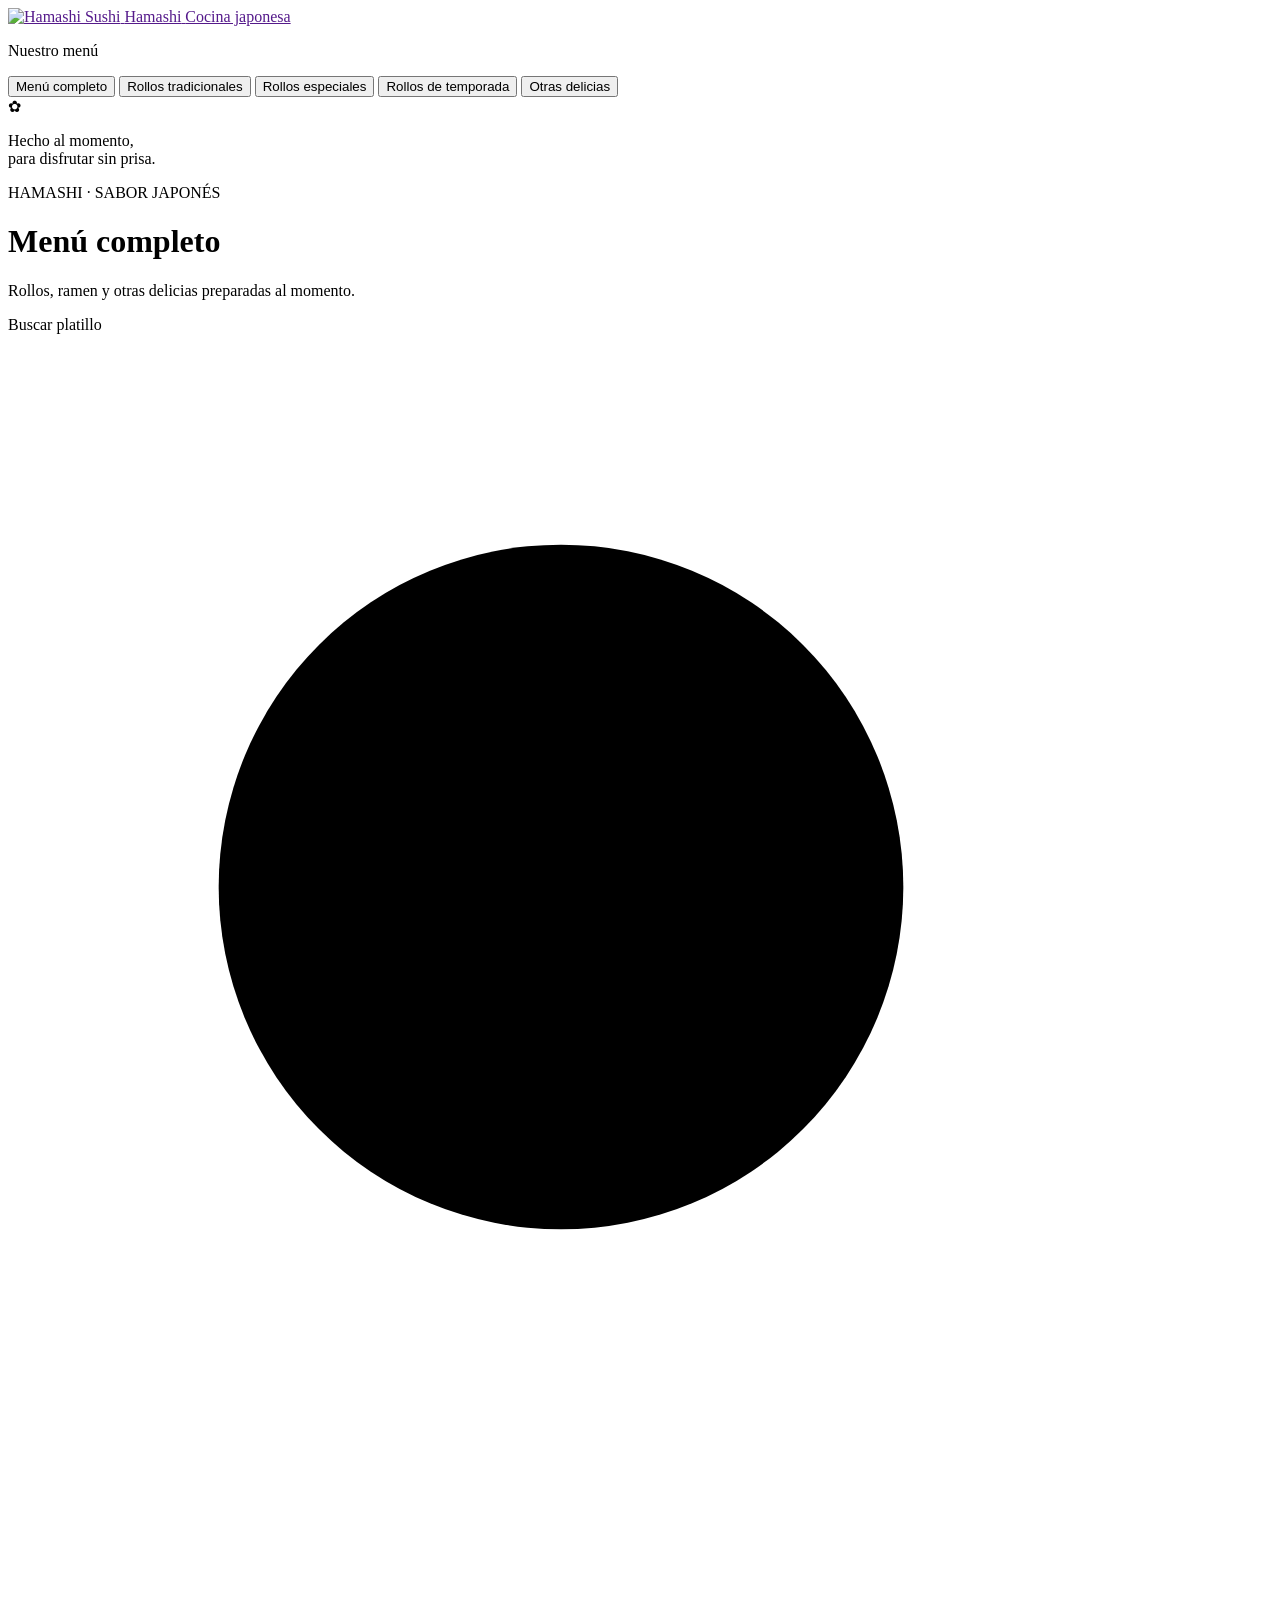
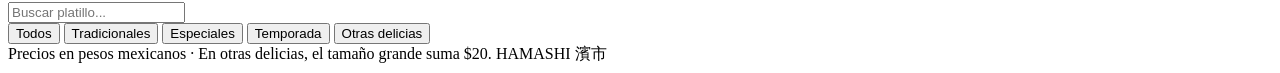
==== index.html @ 7c2771a4 "Rename HAMASHI-Menu/hamashi_menu.html to index.html" ====
<!DOCTYPE html>
<html lang="es">
<head>
  <meta charset="UTF-8">
  <meta name="viewport" content="width=device-width, initial-scale=1.0">
  <meta name="theme-color" content="#faf8f5">
  <title>Hamashi | Menú japonés</title>
  <link rel="stylesheet" href="css/menu.css">
</head>
<body>
  <div class="app-container">
    <aside class="sidebar">
      <a class="brand-logo" href="" data-category="Todos" aria-label="Hamashi, mostrar todo el menú">
        <img class="brand-logo-image" src="assets/images/hamashi-logo.png" alt="Hamashi Sushi">
        <span class="brand-copy">
          <span class="brand-title">Hamashi</span>
          <span class="brand-subtitle">Cocina japonesa</span>
        </span>
      </a>

      <nav class="category-nav" aria-label="Categorías del menú">
        <p class="nav-label">Nuestro menú</p>
        <button class="nav-btn active" type="button" data-category="Todos">Menú completo</button>
        <button class="nav-btn" type="button" data-category="Rollos Tradicionales">Rollos tradicionales</button>
        <button class="nav-btn" type="button" data-category="Rollos Especiales">Rollos especiales</button>
        <button class="nav-btn" type="button" data-category="Rollos de Temporada">Rollos de temporada</button>
        <button class="nav-btn" type="button" data-category="Otras Delicias">Otras delicias</button>
      </nav>

      <div class="sidebar-note">
        <span class="note-flower" aria-hidden="true">✿</span>
        <p>Hecho al momento,<br>para disfrutar sin prisa.</p>
      </div>
    </aside>

    <main class="main-content">
      <header class="main-header">
        <div>
          <p class="eyebrow">HAMASHI · SABOR JAPONÉS</p>
          <h1 id="section-heading">Menú completo</h1>
          <p class="header-description">Rollos, ramen y otras delicias preparadas al momento.</p>
        </div>
        <label class="search-box">
          <span class="visually-hidden">Buscar platillo</span>
          <svg aria-hidden="true" viewBox="0 0 24 24">
            <circle cx="10.5" cy="10.5" r="6.5"></circle>
            <path d="m16 16 5 5"></path>
          </svg>
          <input id="menu-search" type="search" placeholder="Buscar platillo..." autocomplete="off">
        </label>
      </header>

      <div class="menu-toolbar">
        <div class="category-pills" aria-label="Filtrar por categoría">
          <button class="pill-btn active" type="button" data-category="Todos">Todos</button>
          <button class="pill-btn" type="button" data-category="Rollos Tradicionales">Tradicionales</button>
          <button class="pill-btn" type="button" data-category="Rollos Especiales">Especiales</button>
          <button class="pill-btn" type="button" data-category="Rollos de Temporada">Temporada</button>
          <button class="pill-btn" type="button" data-category="Otras Delicias">Otras delicias</button>
        </div>
        <span class="item-counter" id="item-counter" aria-live="polite"></span>
      </div>

      <section class="products-grid" id="products-grid" aria-label="Platillos disponibles"></section>

      <footer class="main-footer">
        <span>Precios en pesos mexicanos · En otras delicias, el tamaño grande suma $20.</span>
        <span>HAMASHI <span aria-hidden="true">濱市</span></span>
      </footer>
    </main>
  </div>

  <script src="js/menu.js"></script>
</body>
</html>
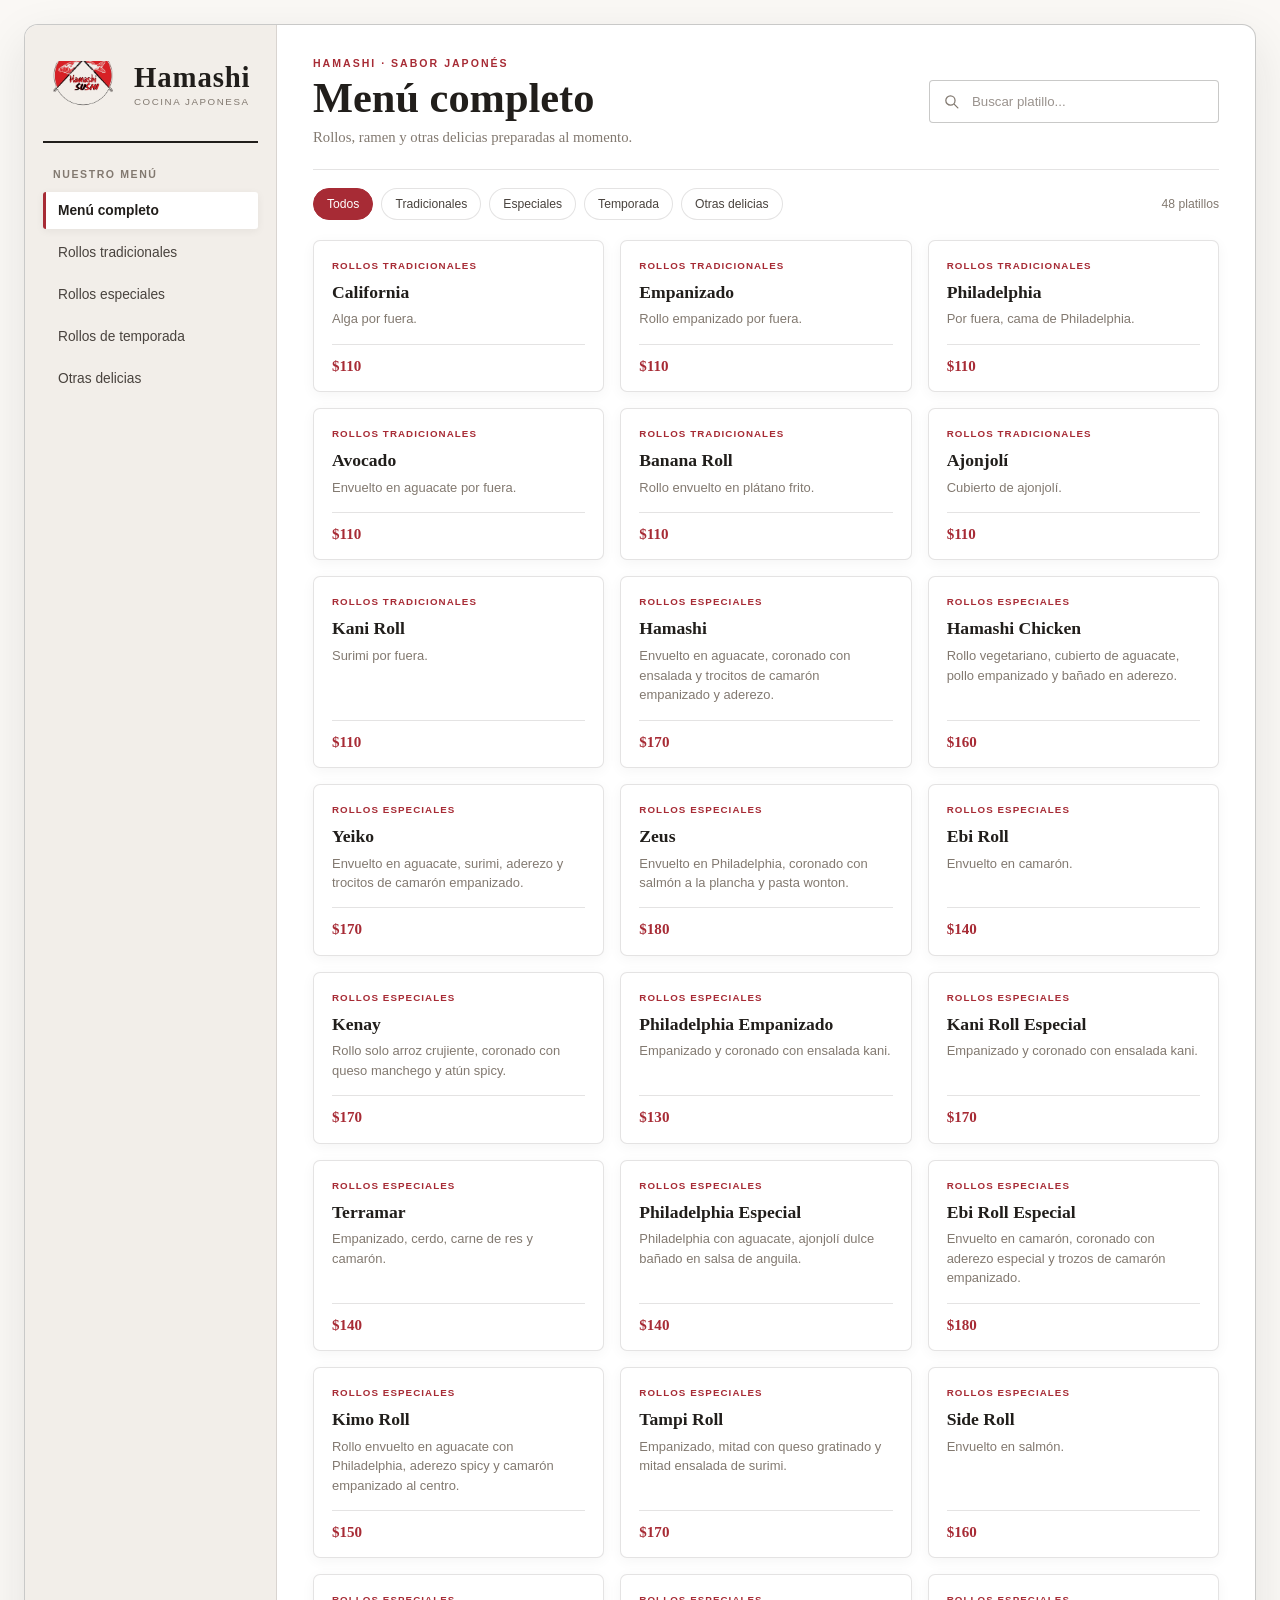
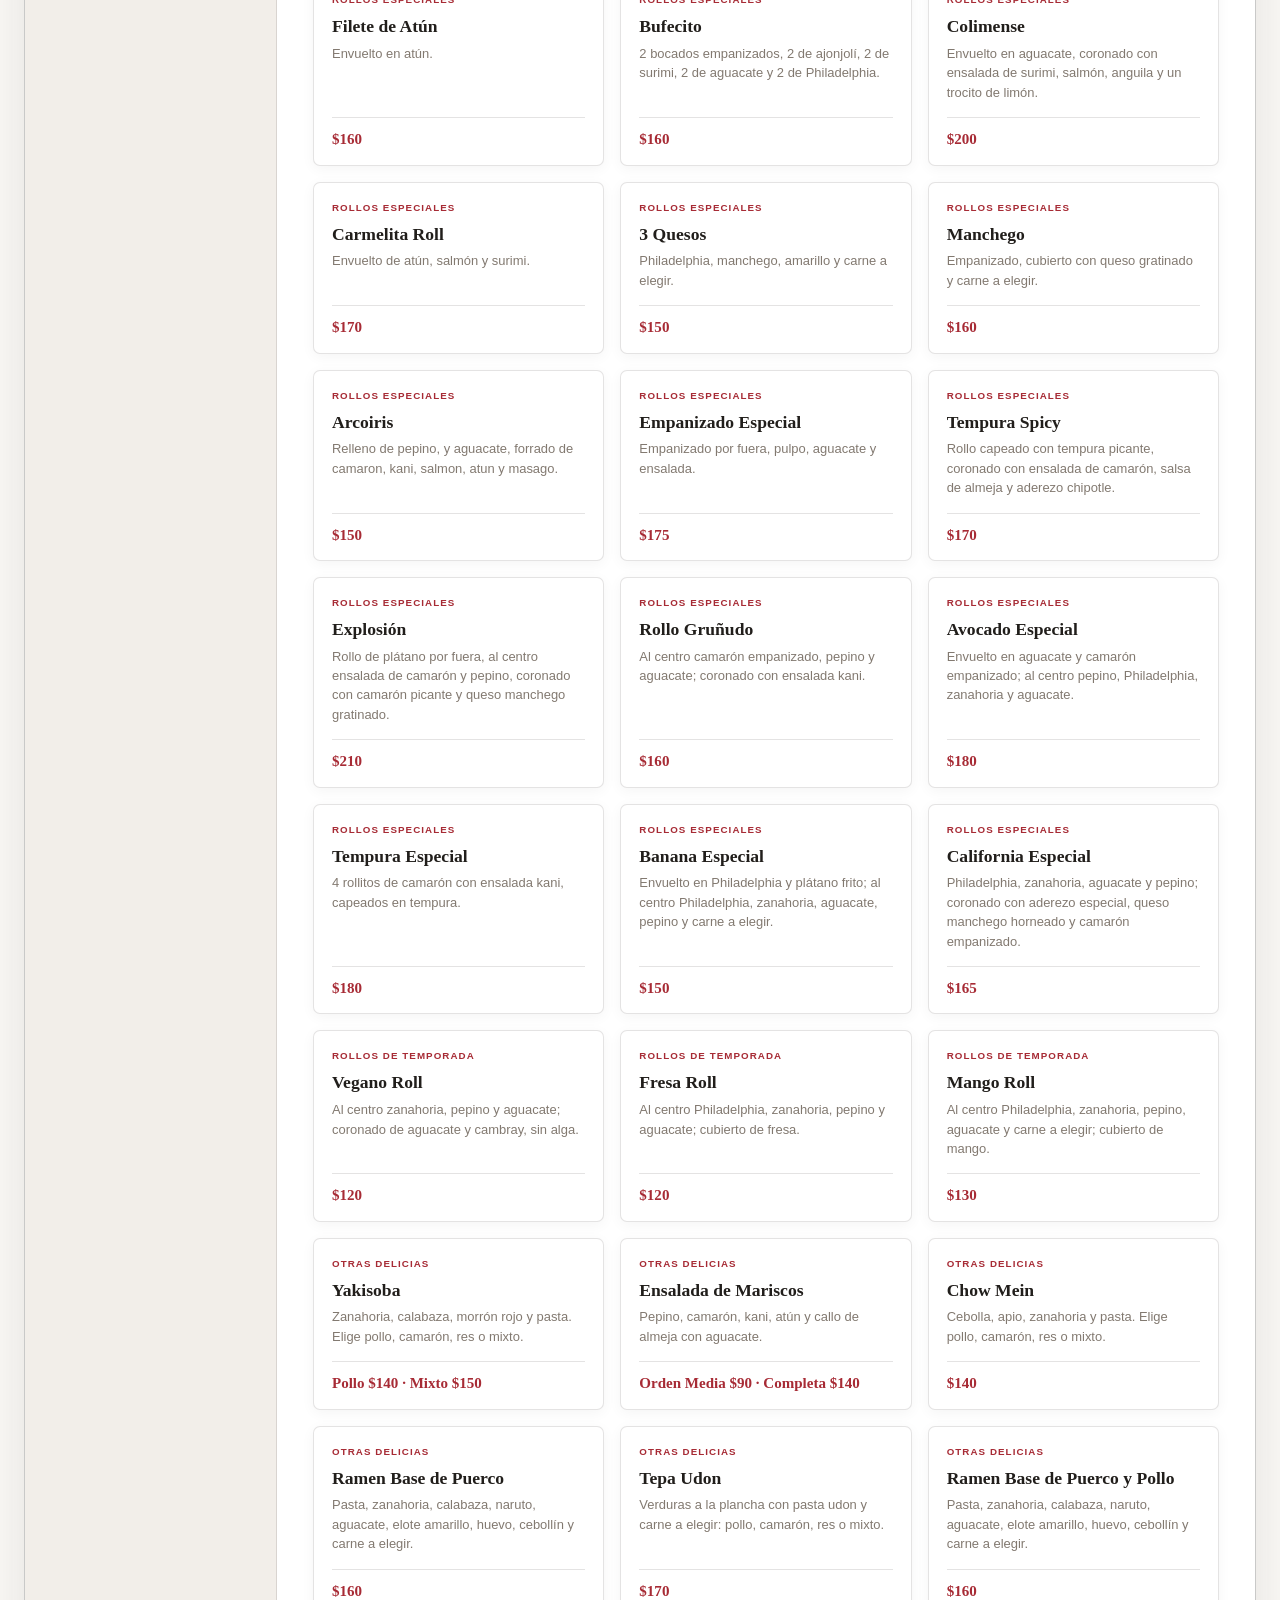
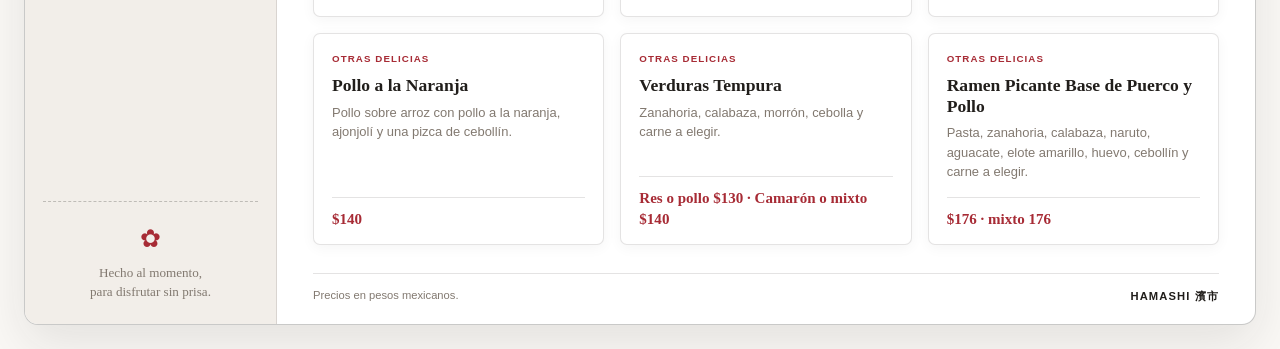
==== commit eb337593: "Add files via upload" ====
--- a/index.html
+++ b/index.html
@@ -64,7 +64,7 @@
       <section class="products-grid" id="products-grid" aria-label="Platillos disponibles"></section>
 
       <footer class="main-footer">
-        <span>Precios en pesos mexicanos · En otras delicias, el tamaño grande suma $20.</span>
+        <span>Precios en pesos mexicanos.</span>
         <span>HAMASHI <span aria-hidden="true">濱市</span></span>
       </footer>
     </main>
--- a/css/menu.css
+++ b/css/menu.css
@@ -0,0 +1,591 @@
+:root {
+  color-scheme: light;
+  --paper: #faf8f5;
+  --sidebar: #f2eee9;
+  --card: #fff;
+  --ink: #211e1b;
+  --ink-soft: #49433e;
+  --muted: #827970;
+  --red: #a72b35;
+  --red-dark: #8b202b;
+  --line: rgba(33, 30, 27, 0.12);
+  --line-strong: rgba(33, 30, 27, 0.24);
+  --serif: Georgia, "Times New Roman", serif;
+  --sans: Arial, Helvetica, sans-serif;
+  --shadow: 0 8px 26px rgba(38, 31, 24, 0.07);
+}
+
+* {
+  box-sizing: border-box;
+}
+
+body {
+  min-width: 320px;
+  min-height: 100vh;
+  margin: 0;
+  padding: 24px;
+  background:
+    radial-gradient(rgba(33, 30, 27, 0.045) 0.7px, transparent 0.7px) 0 0 / 18px 18px,
+    var(--paper);
+  color: var(--ink);
+  font-family: var(--sans);
+}
+
+button,
+input {
+  font: inherit;
+}
+
+button {
+  color: inherit;
+}
+
+.app-container {
+  display: flex;
+  width: min(1440px, 100%);
+  min-height: calc(100vh - 48px);
+  margin: 0 auto;
+  overflow: hidden;
+  border: 1px solid var(--line-strong);
+  border-radius: 14px;
+  background: var(--card);
+  box-shadow: 0 18px 50px rgba(33, 30, 27, 0.1);
+}
+
+.sidebar {
+  display: flex;
+  width: 252px;
+  flex: 0 0 252px;
+  flex-direction: column;
+  padding: 28px 18px 20px;
+  border-right: 1px solid var(--line);
+  background: var(--sidebar);
+}
+
+.brand-logo {
+  display: flex;
+  align-items: center;
+  gap: 12px;
+  padding: 0 5px 24px;
+  border-bottom: 2px solid var(--ink);
+  color: inherit;
+  text-decoration: none;
+}
+
+.brand-logo-image {
+  display: block;
+  width: 74px;
+  height: 64px;
+  flex: 0 0 74px;
+  object-fit: contain;
+}
+
+.brand-copy {
+  display: grid;
+  gap: 4px;
+}
+
+.brand-title {
+  font-family: var(--serif);
+  font-size: 1.8rem;
+  font-weight: 700;
+  letter-spacing: 0.03em;
+  line-height: 1;
+}
+
+.brand-subtitle {
+  color: var(--muted);
+  font-size: 0.61rem;
+  letter-spacing: 0.16em;
+  text-transform: uppercase;
+}
+
+.category-nav {
+  display: grid;
+  gap: 5px;
+  margin-top: 25px;
+}
+
+.nav-label {
+  margin: 0 0 7px;
+  padding: 0 10px;
+  color: var(--muted);
+  font-size: 0.66rem;
+  font-weight: 700;
+  letter-spacing: 0.15em;
+  text-transform: uppercase;
+}
+
+.nav-btn {
+  width: 100%;
+  padding: 11px 12px;
+  border: 0;
+  border-left: 3px solid transparent;
+  border-radius: 3px;
+  background: transparent;
+  color: var(--ink-soft);
+  cursor: pointer;
+  font-size: 0.86rem;
+  text-align: left;
+  transition: background 0.18s ease, color 0.18s ease;
+}
+
+.nav-btn:hover,
+.nav-btn.active {
+  border-left-color: var(--red);
+  background: var(--card);
+  color: var(--ink);
+}
+
+.nav-btn:focus-visible,
+.pill-btn:focus-visible {
+  outline: 3px solid rgba(167, 43, 53, 0.35);
+  outline-offset: 2px;
+}
+
+.nav-btn.active {
+  box-shadow: 0 2px 9px rgba(33, 30, 27, 0.06);
+  font-weight: 700;
+}
+
+.sidebar-note {
+  margin-top: auto;
+  padding: 18px 10px 2px;
+  border-top: 1px dashed var(--line-strong);
+  color: var(--muted);
+  font-family: var(--serif);
+  font-size: 0.82rem;
+  line-height: 1.5;
+  text-align: center;
+}
+
+.sidebar-note p {
+  margin: 5px 0 0;
+}
+
+.note-flower {
+  color: var(--red);
+  font-family: var(--sans);
+  font-size: 1.55rem;
+}
+
+.main-content {
+  display: flex;
+  min-width: 0;
+  flex: 1;
+  flex-direction: column;
+  padding: 32px 36px 20px;
+}
+
+.main-header {
+  display: flex;
+  align-items: center;
+  justify-content: space-between;
+  gap: 24px;
+  padding-bottom: 23px;
+  border-bottom: 1px solid var(--line);
+}
+
+.eyebrow {
+  margin: 0 0 7px;
+  color: var(--red);
+  font-size: 0.66rem;
+  font-weight: 700;
+  letter-spacing: 0.19em;
+}
+
+.main-header h1 {
+  margin: 0;
+  font-family: var(--serif);
+  font-size: clamp(1.9rem, 3.4vw, 2.65rem);
+  line-height: 1.05;
+}
+
+.header-description {
+  margin: 8px 0 0;
+  color: var(--muted);
+  font-family: var(--serif);
+  font-size: 0.92rem;
+}
+
+.search-box {
+  display: flex;
+  width: min(290px, 36%);
+  min-height: 43px;
+  flex: 0 0 auto;
+  align-items: center;
+  gap: 10px;
+  padding: 0 13px;
+  border: 1px solid var(--line-strong);
+  border-radius: 4px;
+  background: #fff;
+}
+
+.search-box:focus-within {
+  border-color: var(--red);
+  box-shadow: 0 0 0 3px rgba(167, 43, 53, 0.08);
+}
+
+.search-box svg {
+  width: 17px;
+  height: 17px;
+  flex: 0 0 17px;
+  fill: none;
+  stroke: var(--muted);
+  stroke-linecap: round;
+  stroke-width: 1.8;
+}
+
+.search-box input {
+  width: 100%;
+  min-width: 0;
+  border: 0;
+  outline: 0;
+  background: transparent;
+  color: var(--ink);
+  font-size: 0.83rem;
+}
+
+.search-box input::placeholder {
+  color: #9a938e;
+}
+
+.menu-toolbar {
+  display: flex;
+  align-items: center;
+  justify-content: space-between;
+  gap: 15px;
+  padding: 18px 0 20px;
+}
+
+.category-pills {
+  display: flex;
+  min-width: 0;
+  flex-wrap: wrap;
+  gap: 8px;
+}
+
+.pill-btn {
+  padding: 8px 13px;
+  border: 1px solid var(--line);
+  border-radius: 999px;
+  background: #fff;
+  color: var(--ink-soft);
+  cursor: pointer;
+  font-size: 0.76rem;
+  white-space: nowrap;
+  transition: background 0.18s ease, border-color 0.18s ease, color 0.18s ease;
+}
+
+.pill-btn:hover {
+  border-color: var(--red);
+  color: var(--red);
+}
+
+.pill-btn.active {
+  border-color: var(--red);
+  background: var(--red);
+  color: #fff;
+}
+
+.item-counter {
+  flex: 0 0 auto;
+  color: var(--muted);
+  font-size: 0.76rem;
+}
+
+.products-grid {
+  display: grid;
+  grid-template-columns: repeat(3, minmax(0, 1fr));
+  align-content: start;
+  gap: 16px;
+  flex: 1;
+}
+
+.product-card {
+  position: relative;
+  display: flex;
+  min-width: 0;
+  flex-direction: column;
+  padding: 19px 18px 15px;
+  border: 1px solid var(--line);
+  border-radius: 7px;
+  background: var(--card);
+  box-shadow: 0 3px 14px rgba(33, 30, 27, 0.045);
+  transition: transform 0.2s ease, box-shadow 0.2s ease, border-color 0.2s ease;
+}
+
+.product-card:hover {
+  transform: translateY(-2px);
+  border-color: var(--line-strong);
+  box-shadow: var(--shadow);
+}
+
+.product-category {
+  align-self: flex-start;
+  margin-bottom: 11px;
+  color: var(--red);
+  font-size: 0.61rem;
+  font-weight: 700;
+  letter-spacing: 0.11em;
+  text-transform: uppercase;
+}
+
+.product-title {
+  margin: 0 0 7px;
+  font-family: var(--serif);
+  font-size: 1.1rem;
+  line-height: 1.18;
+}
+
+.product-description {
+  flex: 1;
+  margin: 0 0 15px;
+  color: var(--muted);
+  font-size: 0.81rem;
+  line-height: 1.5;
+}
+
+.product-card-footer {
+  display: flex;
+  align-items: center;
+  justify-content: space-between;
+  flex-wrap: wrap;
+  gap: 8px;
+  padding-top: 11px;
+  border-top: 1px solid var(--line);
+}
+
+.product-price {
+  color: var(--red);
+  font-family: var(--serif);
+  font-size: 0.94rem;
+  font-weight: 700;
+  line-height: 1.35;
+}
+
+.empty-state {
+  grid-column: 1 / -1;
+  padding: 70px 20px;
+  color: var(--muted);
+  font-family: var(--serif);
+  text-align: center;
+}
+
+.main-footer {
+  display: flex;
+  justify-content: space-between;
+  gap: 16px;
+  margin-top: 28px;
+  padding-top: 15px;
+  border-top: 1px solid var(--line);
+  color: var(--muted);
+  font-size: 0.7rem;
+}
+
+.main-footer span:last-child {
+  color: var(--ink);
+  font-weight: 700;
+  letter-spacing: 0.1em;
+}
+
+.visually-hidden {
+  position: absolute;
+  width: 1px;
+  height: 1px;
+  overflow: hidden;
+  clip: rect(0, 0, 0, 0);
+  white-space: nowrap;
+  clip-path: inset(50%);
+}
+
+@media (max-width: 1050px) {
+  body {
+    padding: 14px;
+  }
+
+  .app-container {
+    min-height: calc(100vh - 28px);
+  }
+
+  .sidebar {
+    width: 220px;
+    flex-basis: 220px;
+    padding-right: 14px;
+    padding-left: 14px;
+  }
+
+  .main-content {
+    padding: 25px 24px 18px;
+  }
+
+  .products-grid {
+    grid-template-columns: repeat(2, minmax(0, 1fr));
+  }
+}
+
+@media (max-width: 720px) {
+  body {
+    padding: 0;
+    background: var(--paper);
+  }
+
+  .app-container {
+    min-height: 100vh;
+    flex-direction: column;
+    border: 0;
+    border-radius: 0;
+    box-shadow: none;
+  }
+
+  .sidebar {
+    width: 100%;
+    flex: 0 0 auto;
+    padding: 16px 18px 12px;
+    border-right: 0;
+    border-bottom: 1px solid var(--line);
+  }
+
+  .brand-logo {
+    width: fit-content;
+    padding-bottom: 13px;
+    border-bottom-width: 1px;
+  }
+
+  .brand-logo-image {
+    width: 58px;
+    height: 50px;
+    flex-basis: 58px;
+  }
+
+  .brand-title {
+    font-size: 1.55rem;
+  }
+
+  .category-nav {
+    display: grid;
+    grid-template-columns: repeat(2, minmax(0, 1fr));
+    gap: 6px;
+    margin-top: 12px;
+  }
+
+  .nav-label,
+  .sidebar-note {
+    display: none;
+  }
+
+  .nav-btn {
+    width: 100%;
+    min-height: 44px;
+    padding: 9px 8px;
+    border: 1px solid var(--line);
+    border-radius: 5px;
+    font-size: 0.75rem;
+    line-height: 1.25;
+    text-align: center;
+    white-space: normal;
+  }
+
+  .nav-btn:hover,
+  .nav-btn.active {
+    border: 1px solid var(--red);
+    background: var(--red);
+    color: #fff;
+  }
+
+  .main-content {
+    padding: 22px 18px 16px;
+  }
+
+  .main-header {
+    align-items: flex-start;
+    flex-direction: column;
+    gap: 15px;
+  }
+
+  .search-box {
+    width: 100%;
+  }
+
+  .menu-toolbar {
+    align-items: flex-start;
+    flex-direction: column;
+    padding: 14px 0;
+  }
+
+  .category-pills {
+    display: none;
+  }
+
+  .products-grid {
+    gap: 11px;
+  }
+}
+
+@media (max-width: 480px) {
+  .products-grid {
+    grid-template-columns: 1fr;
+  }
+
+  .product-card {
+    padding: 16px;
+  }
+
+  .main-footer {
+    flex-direction: column;
+    gap: 7px;
+  }
+}
+
+@media print {
+  @page {
+    size: portrait;
+    margin: 10mm;
+  }
+
+  body {
+    min-width: 0;
+    padding: 0;
+    background: #fff;
+  }
+
+  .app-container {
+    min-height: 0;
+    border: 0;
+    border-radius: 0;
+    box-shadow: none;
+  }
+
+  .sidebar,
+  .search-box,
+  .menu-toolbar {
+    display: none !important;
+  }
+
+  .main-content {
+    padding: 0;
+  }
+
+  .main-header {
+    padding-bottom: 12px;
+  }
+
+  .products-grid {
+    grid-template-columns: repeat(3, minmax(0, 1fr));
+    gap: 8px;
+  }
+
+  .product-card {
+    padding: 10px;
+    box-shadow: none;
+    break-inside: avoid;
+  }
+
+  .product-title {
+    font-size: 0.9rem;
+  }
+
+  .product-description {
+    font-size: 0.7rem;
+  }
+}
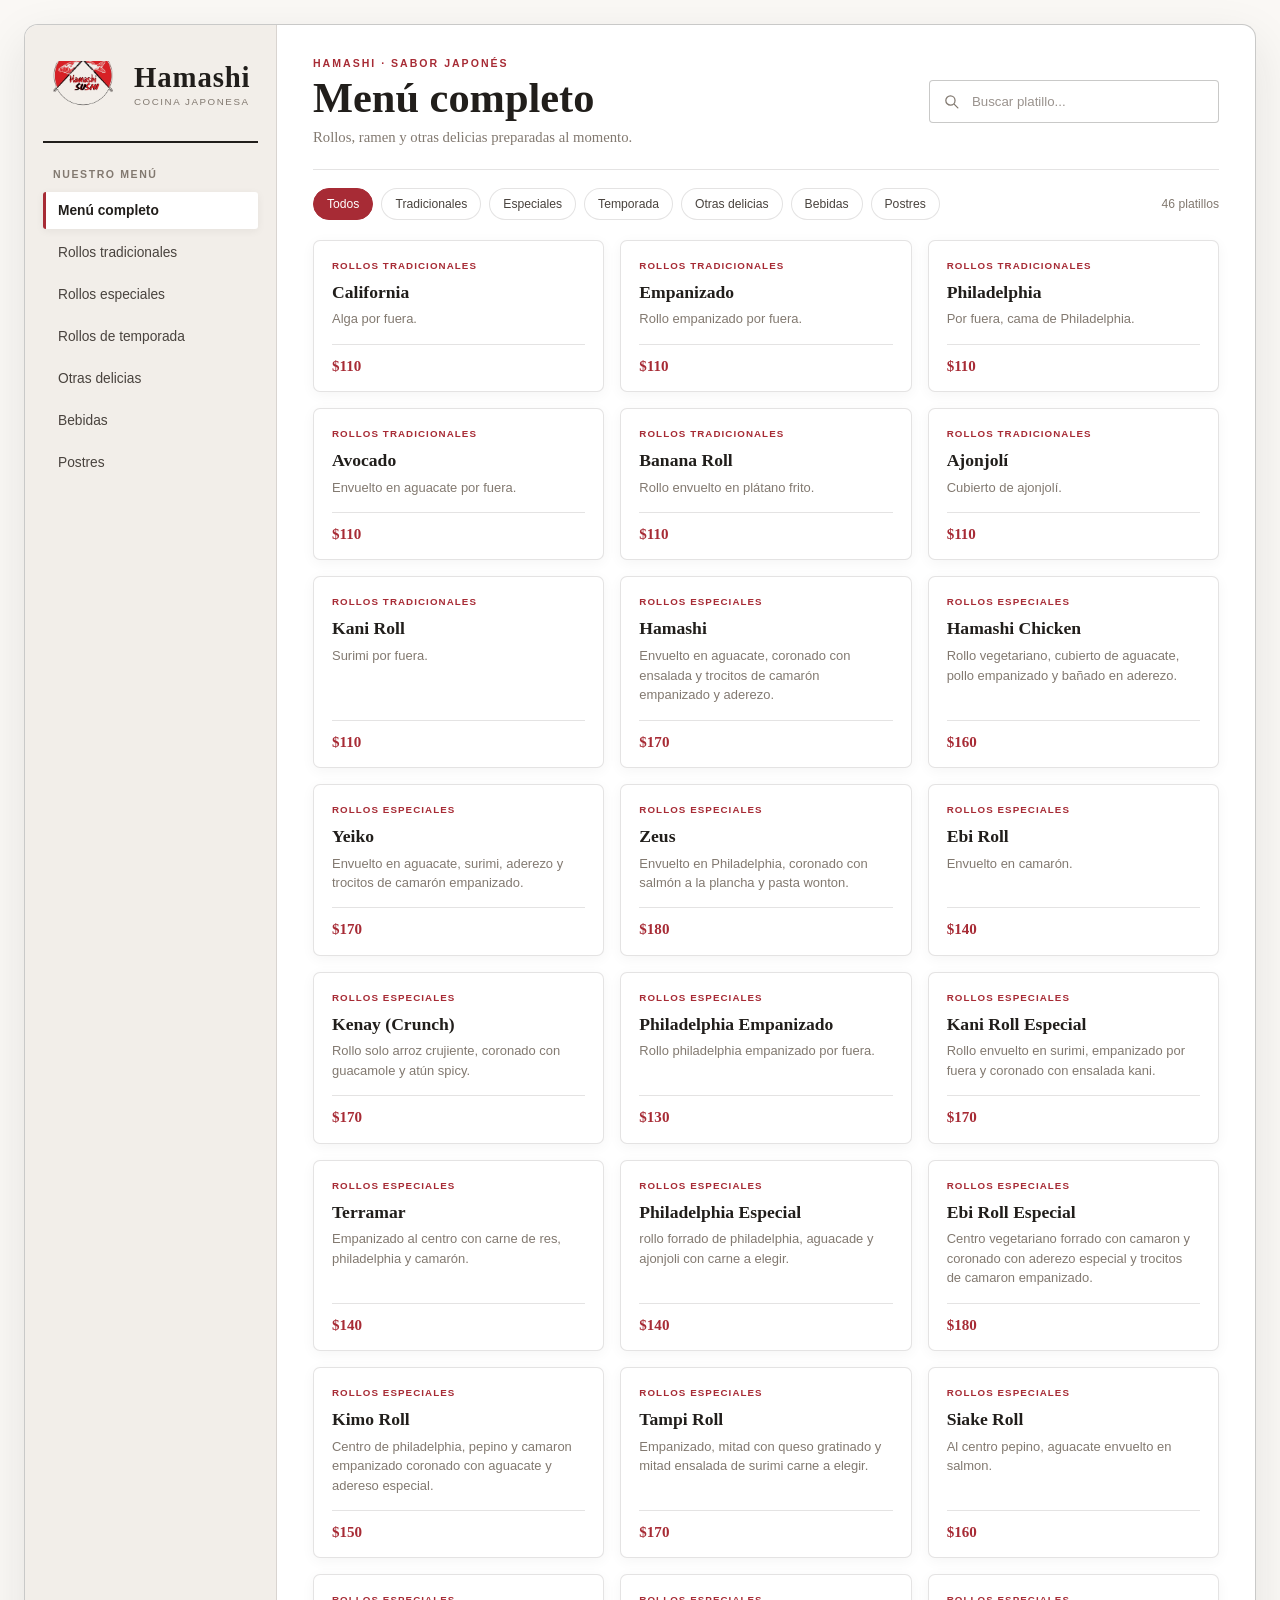
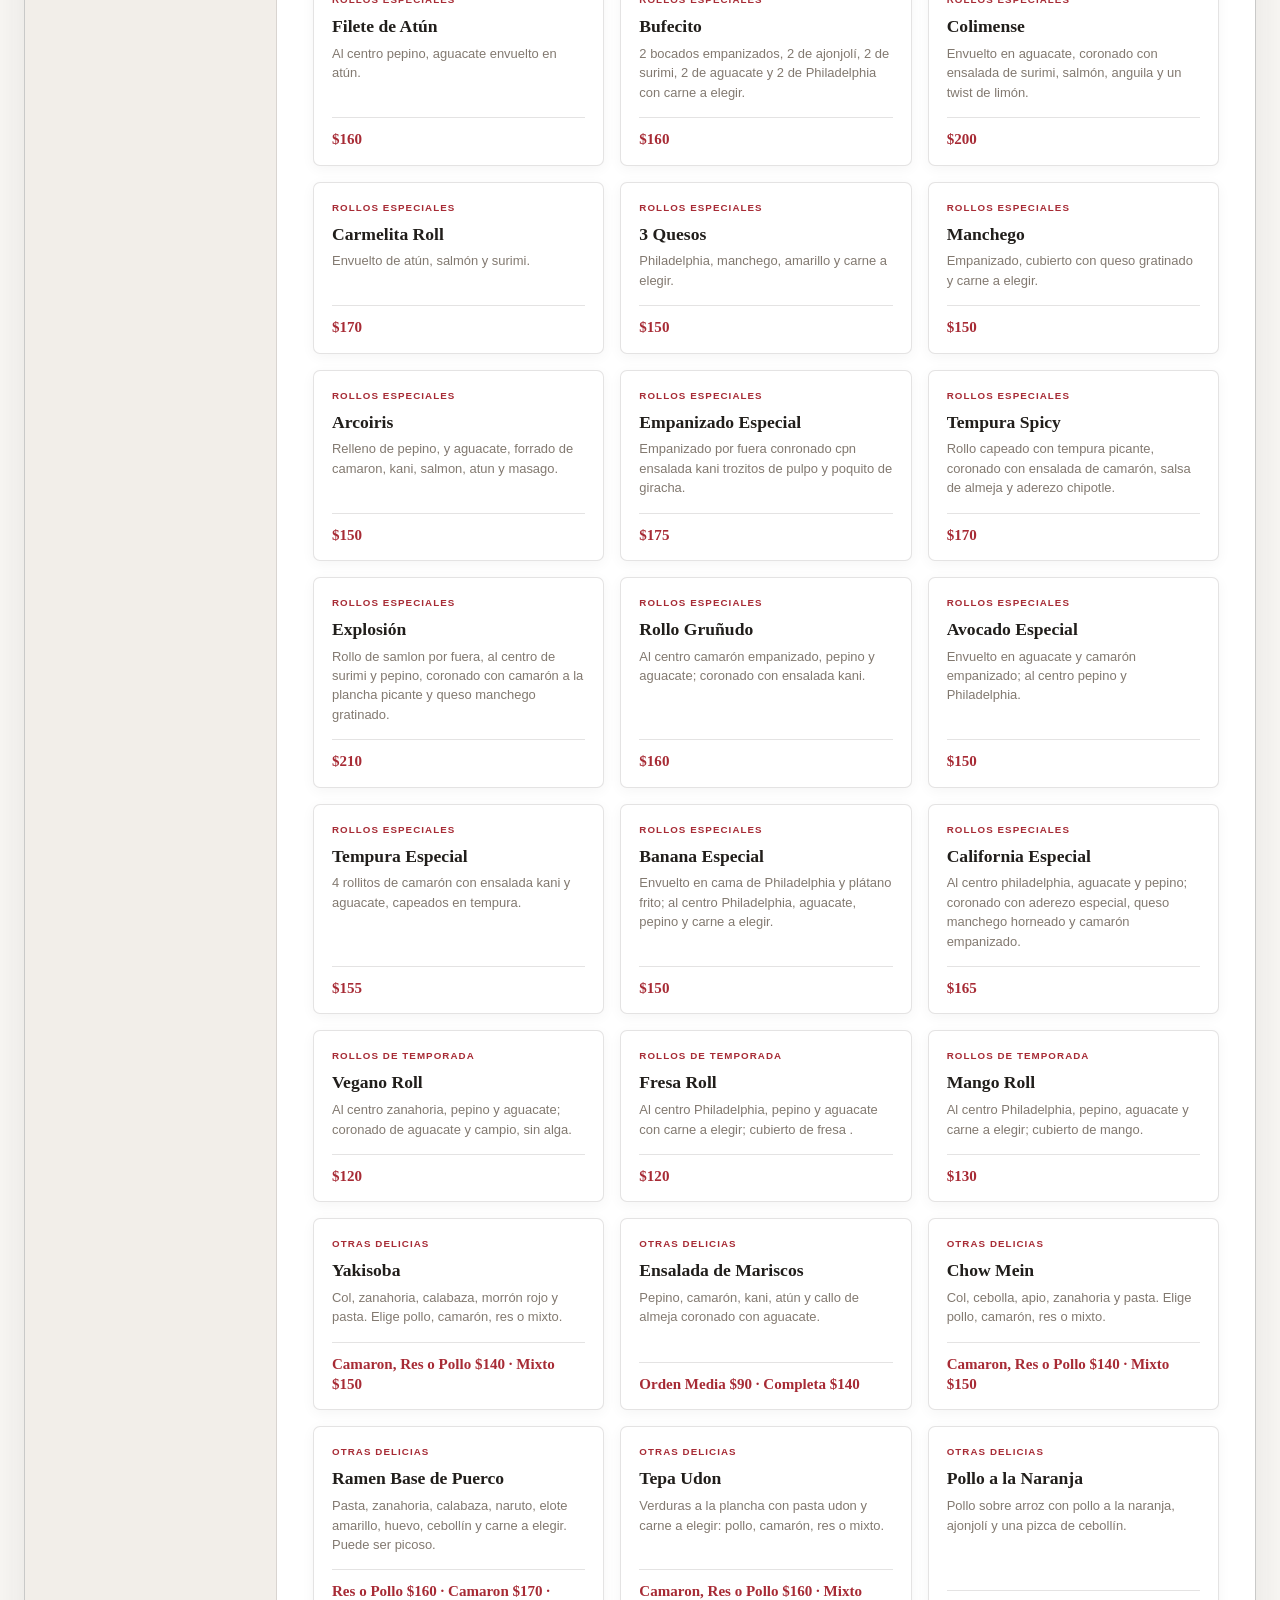
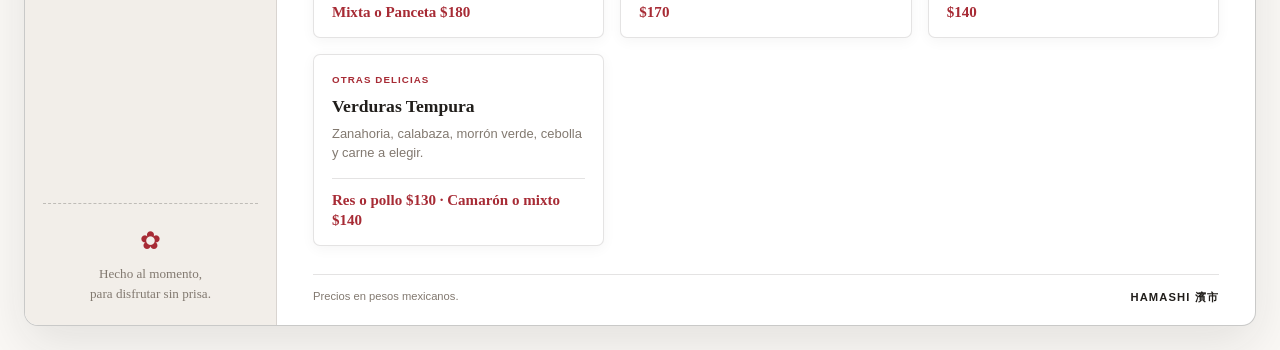
==== commit 997eace4: "bebidas y postres" ====
--- a/index.html
+++ b/index.html
@@ -25,6 +25,8 @@
         <button class="nav-btn" type="button" data-category="Rollos Especiales">Rollos especiales</button>
         <button class="nav-btn" type="button" data-category="Rollos de Temporada">Rollos de temporada</button>
         <button class="nav-btn" type="button" data-category="Otras Delicias">Otras delicias</button>
+        <button class="nav-btn" type="button" data-category="Bebidas">Bebidas</button>
+        <button class="nav-btn" type="button" data-category="Postres">Postres</button>
       </nav>
 
       <div class="sidebar-note">
@@ -57,6 +59,8 @@
           <button class="pill-btn" type="button" data-category="Rollos Especiales">Especiales</button>
           <button class="pill-btn" type="button" data-category="Rollos de Temporada">Temporada</button>
           <button class="pill-btn" type="button" data-category="Otras Delicias">Otras delicias</button>
+          <button class="pill-btn" type="button" data-category="Bebidas">Bebidas</button>
+          <button class="pill-btn" type="button" data-category="Postres">Postres</button>
         </div>
         <span class="item-counter" id="item-counter" aria-live="polite"></span>
       </div>
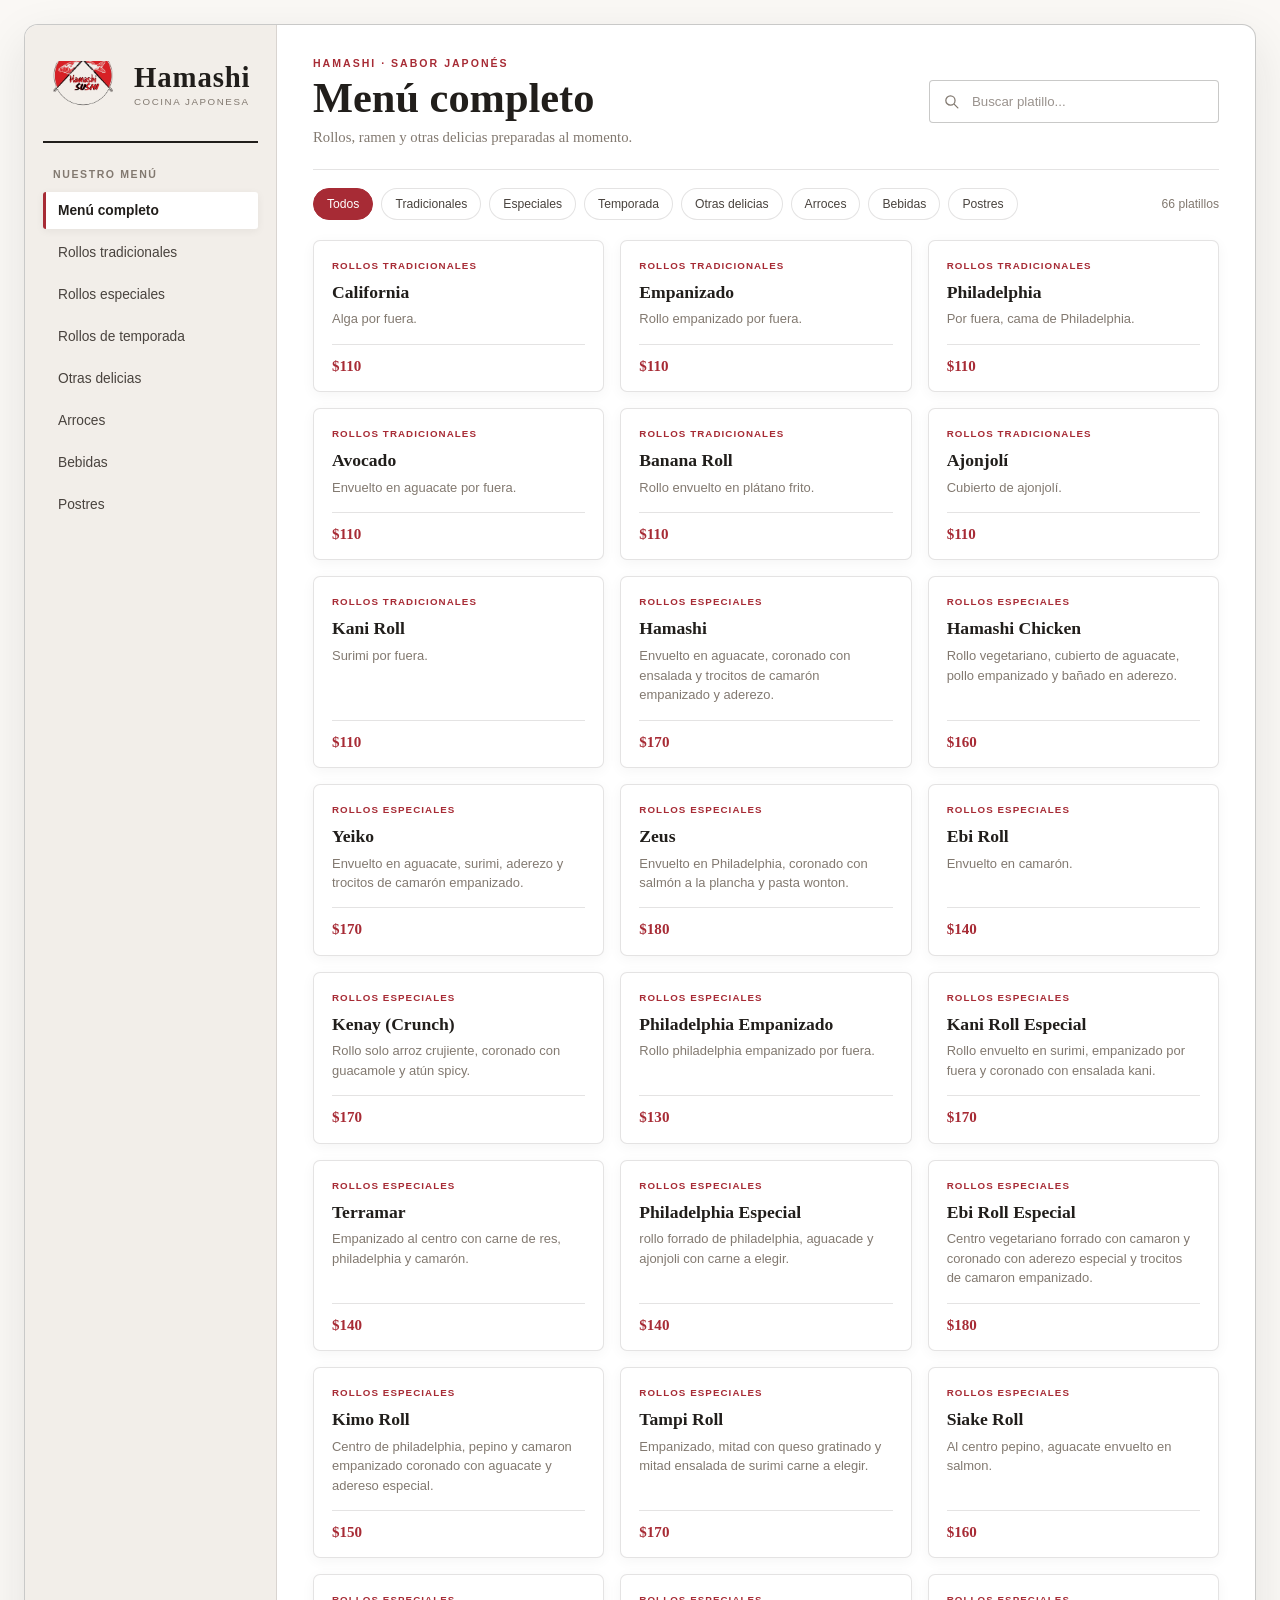
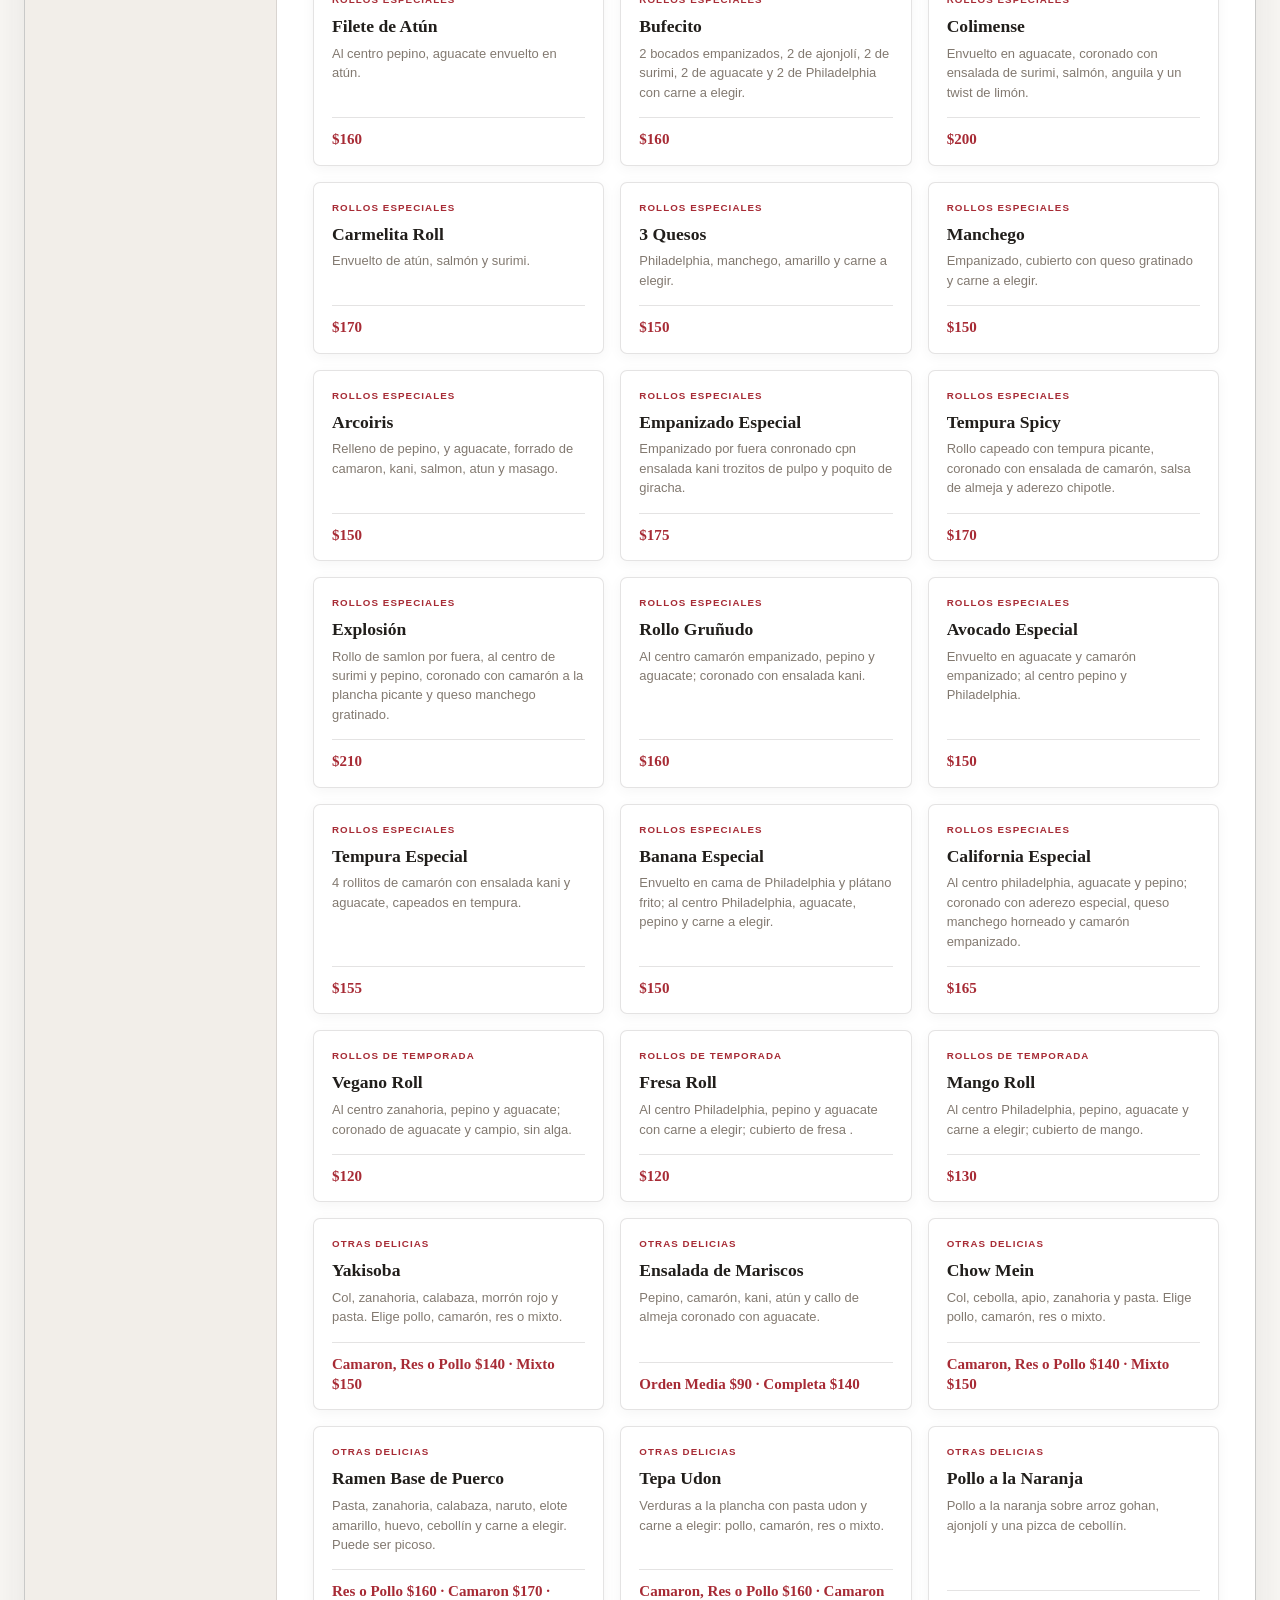
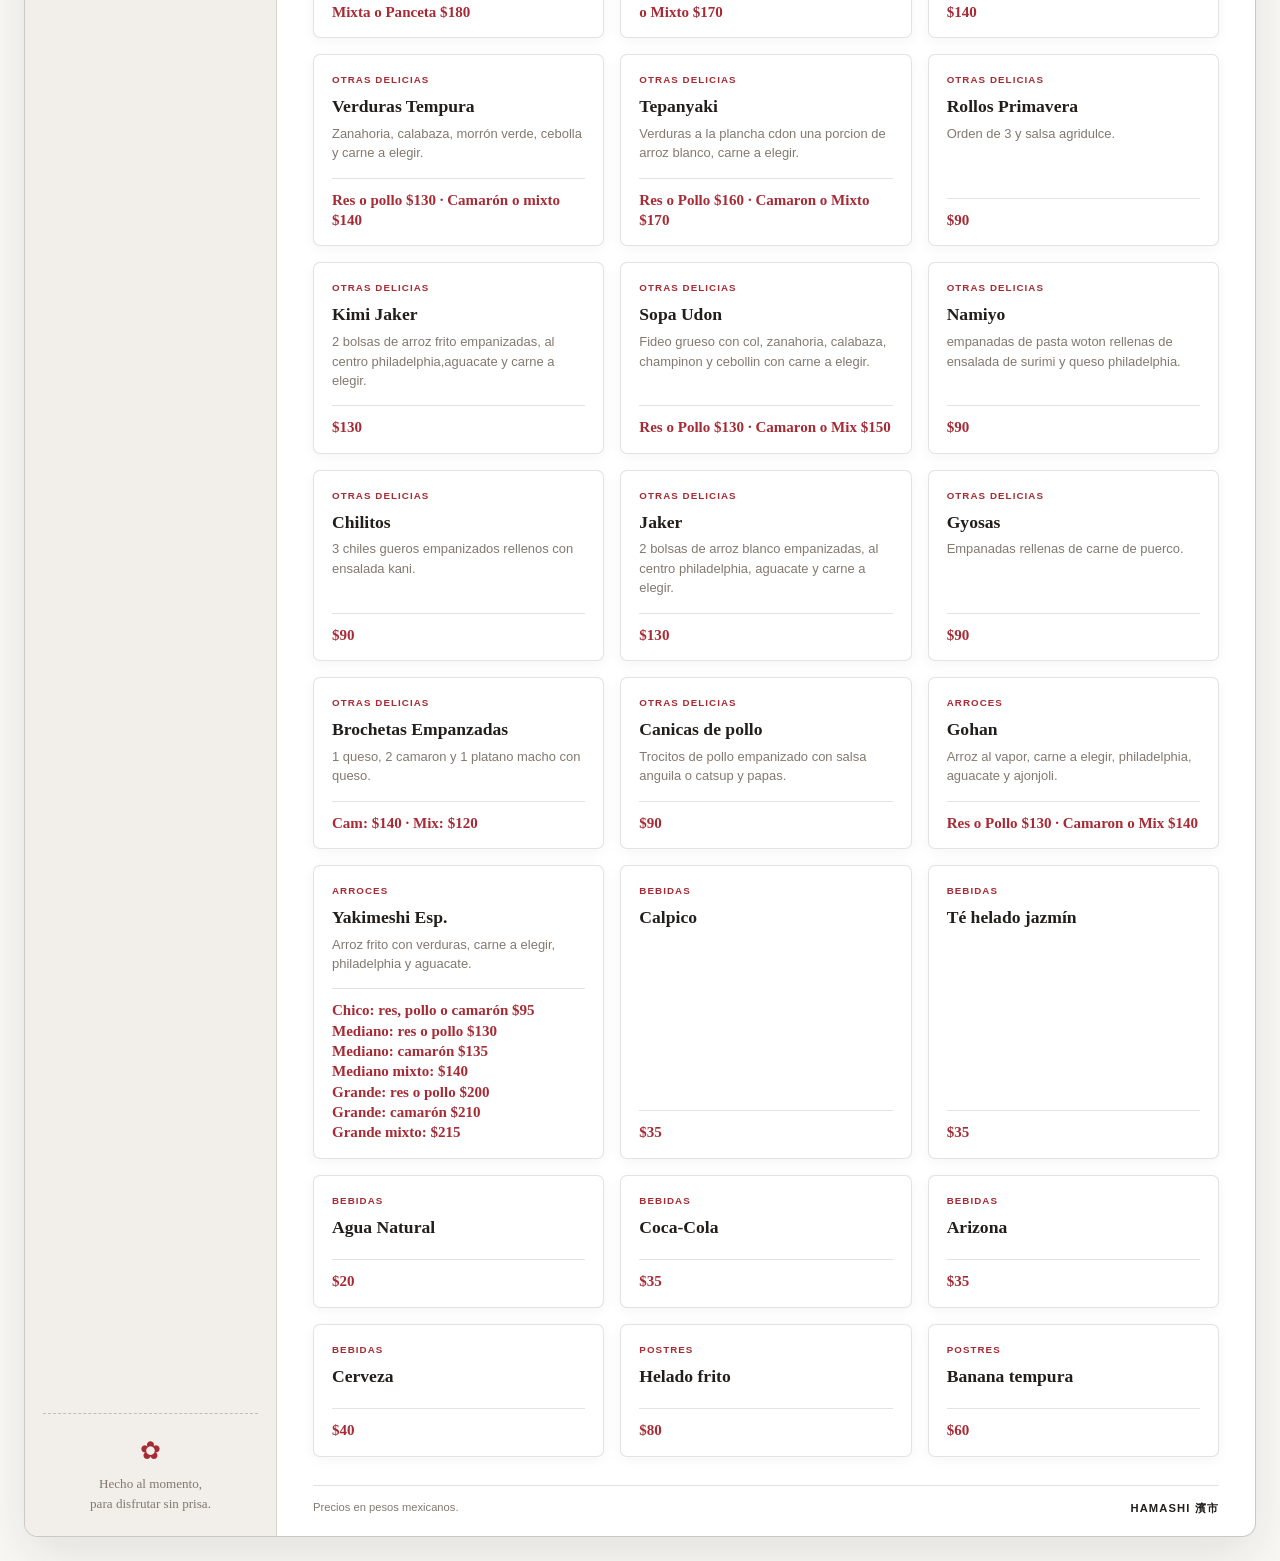
==== commit bd172bbf: "nueva seccion" ====
--- a/index.html
+++ b/index.html
@@ -25,6 +25,7 @@
         <button class="nav-btn" type="button" data-category="Rollos Especiales">Rollos especiales</button>
         <button class="nav-btn" type="button" data-category="Rollos de Temporada">Rollos de temporada</button>
         <button class="nav-btn" type="button" data-category="Otras Delicias">Otras delicias</button>
+        <button class="nav-btn" type="button" data-category="Arroces">Arroces</button>
         <button class="nav-btn" type="button" data-category="Bebidas">Bebidas</button>
         <button class="nav-btn" type="button" data-category="Postres">Postres</button>
       </nav>
@@ -59,6 +60,7 @@
           <button class="pill-btn" type="button" data-category="Rollos Especiales">Especiales</button>
           <button class="pill-btn" type="button" data-category="Rollos de Temporada">Temporada</button>
           <button class="pill-btn" type="button" data-category="Otras Delicias">Otras delicias</button>
+          <button class="pill-btn" type="button" data-category="Arroces">Arroces</button>
           <button class="pill-btn" type="button" data-category="Bebidas">Bebidas</button>
           <button class="pill-btn" type="button" data-category="Postres">Postres</button>
         </div>
--- a/css/menu.css
+++ b/css/menu.css
@@ -362,6 +362,7 @@
   font-size: 0.94rem;
   font-weight: 700;
   line-height: 1.35;
+  white-space: pre-line;
 }
 
 .empty-state {
